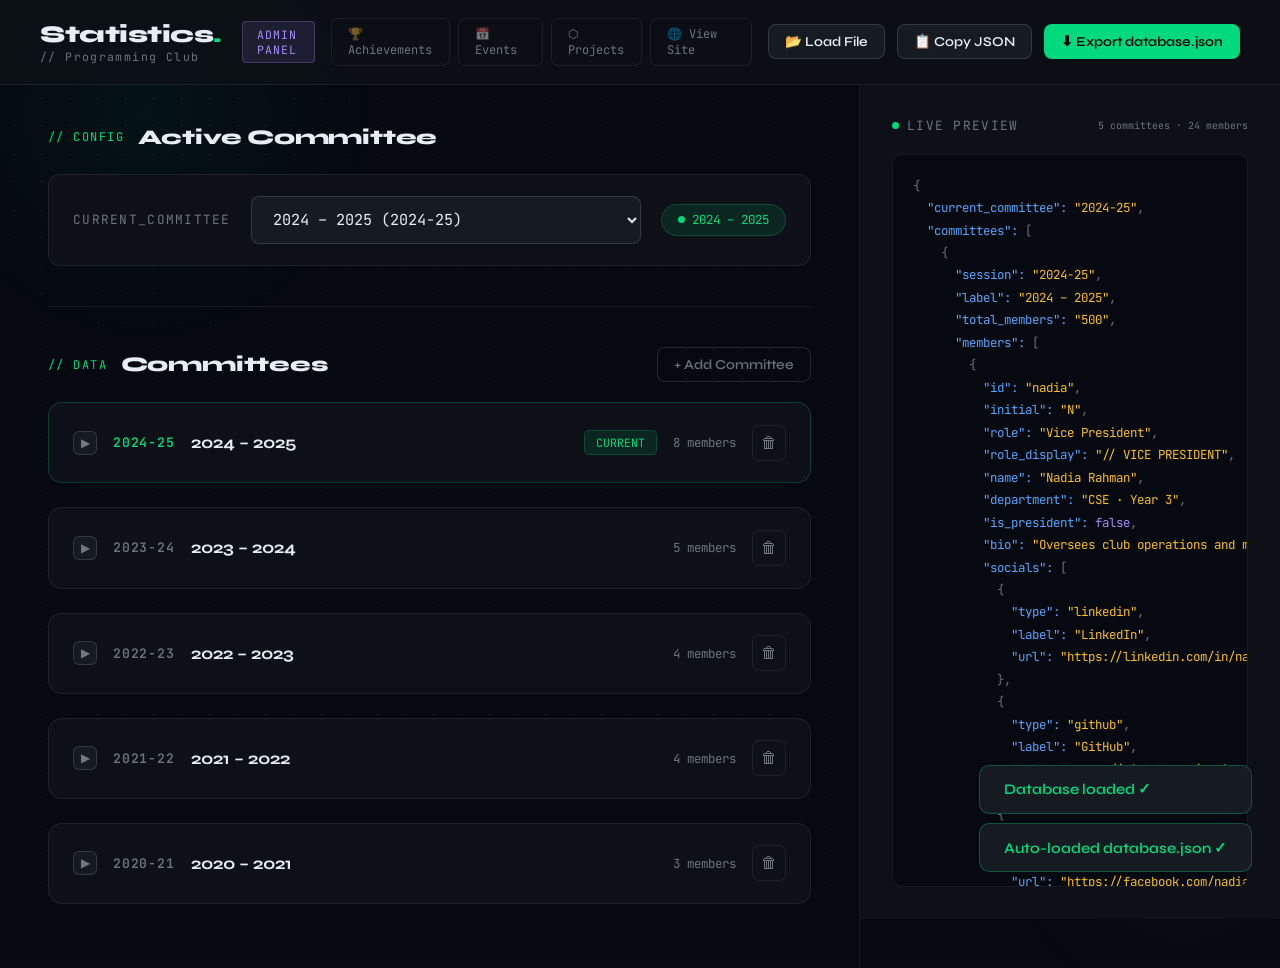
==== resources/database-editor.html @ 53a7a101 "Add files via upload" ====
<!DOCTYPE html>
<html lang="en">
<head>
  <meta charset="UTF-8">
  <meta name="viewport" content="width=device-width, initial-scale=1.0">
  <title>Statistics Programming Club — Admin Panel</title>
  <link rel="preconnect" href="https://fonts.googleapis.com">
  <link rel="preconnect" href="https://fonts.gstatic.com" crossorigin>
  <link href="https://fonts.googleapis.com/css2?family=Syne:wght@400;600;700;800&family=JetBrains+Mono:wght@300;400;500&display=swap" rel="stylesheet">
  <style>
    /* ── RESET & VARS ── */
    *, *::before, *::after { box-sizing: border-box; margin: 0; padding: 0; }
    :root {
      --bg: #060910; --s: #0d1117; --s2: #161b22; --s3: #1f2937;
      --b: rgba(255,255,255,.07); --b2: rgba(255,255,255,.13); --b3: rgba(255,255,255,.22);
      --txt: #e6edf3; --mut: rgba(230,237,243,.45);
      --ac: #00d97e; --acd: rgba(0,217,126,.1); --acg: rgba(0,217,126,.25);
      --bl: #58a6ff; --bld: rgba(88,166,255,.1);
      --pu: #a78bfa; --pud: rgba(167,139,250,.1);
      --py: #fbbf24; --pyd: rgba(251,191,36,.1);
      --red: #f87171; --redd: rgba(248,113,113,.1);
      --or: #f0883e; --ord: rgba(240,136,62,.1);
      --fd: 'Syne', sans-serif; --fm: 'JetBrains Mono', monospace;
    }
    html { scroll-behavior: smooth; }
    body { font-family: var(--fd); background: var(--bg); color: var(--txt); min-height: 100vh; font-size: 16px; }
    body::before {
      content: ''; position: fixed; inset: 0;
      background-image: radial-gradient(circle, rgba(255,255,255,.04) 1px, transparent 1px);
      background-size: 28px 28px; pointer-events: none; z-index: 0;
    }
    .glow-tl { position: fixed; top: -15%; left: -8%; width: 500px; height: 500px; background: radial-gradient(circle, rgba(0,217,126,.05) 0%, transparent 65%); pointer-events: none; z-index: 0; }
    .glow-br { position: fixed; bottom: -15%; right: -8%; width: 400px; height: 400px; background: radial-gradient(circle, rgba(167,139,250,.04) 0%, transparent 65%); pointer-events: none; z-index: 0; }

    * { position: relative; z-index: 1; }
    .glow-tl, .glow-br { z-index: 0; }

    /* ── TOPBAR ── */
    .topbar {
      position: sticky; top: 0; z-index: 100;
      background: rgba(13,17,23,.9); backdrop-filter: blur(14px);
      border-bottom: 1px solid var(--b);
      padding: 1.1rem 2.5rem;
      display: flex; align-items: center; justify-content: space-between; gap: 1rem;
    }
    .topbar-left { display: flex; align-items: center; gap: 1.25rem; }
    .logo { font-family: var(--fd); font-size: 1.5rem; font-weight: 800; letter-spacing: -.02em; }
    .logo span { color: var(--ac); }
    .logo-sub { font-family: var(--fm); font-size: .72rem; color: var(--mut); letter-spacing: .12em; }
    .admin-badge {
      padding: .3rem .9rem; border-radius: 4px;
      background: rgba(167,139,250,.12); border: 1px solid rgba(167,139,250,.25);
      font-family: var(--fm); font-size: .72rem; color: var(--pu); letter-spacing: .08em;
    }
    .topbar-actions { display: flex; gap: .75rem; align-items: center; }
    .topbar-nav { display:flex; gap:.5rem; }
    .nav-link { padding:.45rem 1rem; border-radius:7px; font-family:var(--fm); font-size:.75rem; color:var(--mut); border:1px solid var(--b); transition:all .18s; text-decoration:none; }
    .nav-link:hover { background:var(--s2); color:var(--txt); border-color:var(--b2); }

    /* ── BUTTONS ── */
    .btn {
      display: inline-flex; align-items: center; gap: .5rem;
      padding: .65rem 1.35rem; border-radius: 8px; font-family: var(--fd);
      font-size: .95rem; font-weight: 600; cursor: pointer; border: 1px solid transparent;
      transition: all .18s ease; white-space: nowrap;
    }
    .btn-primary { background: var(--ac); color: #000; }
    .btn-primary:hover { transform: translateY(-1px); box-shadow: 0 6px 20px var(--acg); }
    .btn-secondary { background: var(--s2); border-color: var(--b2); color: var(--txt); }
    .btn-secondary:hover { background: var(--s3); border-color: var(--b3); }
    .btn-ghost { background: transparent; border-color: var(--b2); color: var(--mut); }
    .btn-ghost:hover { border-color: var(--b3); color: var(--txt); background: var(--s2); }
    .btn-danger { background: var(--redd); border-color: rgba(248,113,113,.25); color: var(--red); }
    .btn-danger:hover { background: rgba(248,113,113,.2); }
    .btn-sm { padding: .5rem 1rem; font-size: .85rem; }
    .btn-icon { padding: .5rem; border-radius: 7px; background: transparent; border: 1px solid var(--b); color: var(--mut); cursor: pointer; display: inline-flex; align-items: center; justify-content: center; font-size: 1rem; transition: all .18s; }
    .btn-icon:hover { background: var(--s2); color: var(--txt); border-color: var(--b2); }
    .btn-icon.danger:hover { background: var(--redd); color: var(--red); border-color: rgba(248,113,113,.25); }

    /* ── LAYOUT ── */
    .main { display: grid; grid-template-columns: 1fr 420px; gap: 0; min-height: calc(100vh - 66px); }
    .editor-panel { padding: 2.5rem 3rem; border-right: 1px solid var(--b); overflow-y: auto; }
    .preview-panel { padding: 2rem; background: var(--s); overflow-y: auto; position: sticky; top: 66px; height: calc(100vh - 66px); display: flex; flex-direction: column; gap: 1.25rem; }

    /* ── DROPZONE / LOAD ── */
    .load-screen {
      display: flex; align-items: center; justify-content: center;
      min-height: calc(100vh - 66px); padding: 2rem;
    }
    .load-card {
      background: var(--s); border: 1px solid var(--b2); border-radius: 16px;
      padding: 3.5rem; text-align: center; max-width: 560px; width: 100%;
    }
    .load-icon { font-size: 3rem; margin-bottom: 1.5rem; }
    .load-card h2 { font-size: 1.75rem; font-weight: 800; margin-bottom: .6rem; }
    .load-card p { color: var(--mut); font-size: 1rem; line-height: 1.7; margin-bottom: 2rem; }
    .dropzone {
      border: 2px dashed var(--b2); border-radius: 12px; padding: 2.5rem;
      margin-bottom: 1.5rem; cursor: pointer;
      transition: border-color .2s, background .2s;
      font-family: var(--fm); font-size: .9rem; color: var(--mut);
    }
    .dropzone:hover, .dropzone.drag { border-color: var(--ac); background: var(--acd); color: var(--ac); }
    .load-divider { display: flex; align-items: center; gap: 1rem; margin: 1.5rem 0; }
    .load-divider::before, .load-divider::after { content: ''; flex: 1; height: 1px; background: var(--b); }
    .load-divider span { font-family: var(--fm); font-size: .75rem; color: var(--mut); }
    .btn-new-db { width: 100%; justify-content: center; }

    /* ── SECTION HEADERS ── */
    .section-title {
      font-size: 1.3rem; font-weight: 800; letter-spacing: -.01em;
      margin-bottom: 1.5rem; display: flex; align-items: center; gap: .85rem;
    }
    .section-title .eyebrow {
      font-family: var(--fm); font-size: .75rem; color: var(--ac);
      letter-spacing: .12em; font-weight: 400;
    }
    .divider { height: 1px; background: var(--b); margin: 2.5rem 0; }

    /* ── CURRENT COMMITTEE SWITCHER ── */
    .cc-row {
      display: flex; align-items: center; gap: 1.25rem;
      background: var(--s); border: 1px solid var(--b); border-radius: 12px;
      padding: 1.35rem 1.5rem; margin-bottom: 2.5rem; flex-wrap: wrap;
    }
    .cc-label { font-family: var(--fm); font-size: .8rem; color: var(--mut); letter-spacing: .1em; white-space: nowrap; }
    .cc-select {
      flex: 1; min-width: 180px;
      background: var(--s2); border: 1px solid var(--b2); border-radius: 8px;
      color: var(--txt); font-family: var(--fm); font-size: .95rem;
      padding: .7rem 1.1rem; cursor: pointer; outline: none;
      transition: border-color .18s;
    }
    .cc-select:focus { border-color: var(--ac); }
    .cc-indicator {
      display: inline-flex; align-items: center; gap: .45rem;
      font-family: var(--fm); font-size: .78rem; color: var(--ac);
      padding: .4rem 1rem; background: var(--acd); border: 1px solid rgba(0,217,126,.2); border-radius: 20px;
    }
    .cc-dot { width: 7px; height: 7px; border-radius: 50%; background: var(--ac); animation: pulse 2s ease infinite; }
    @keyframes pulse { 0%,100%{opacity:1;transform:scale(1)} 50%{opacity:.4;transform:scale(.75)} }

    /* ── COMMITTEE BLOCK ── */
    .committee-block {
      background: var(--s); border: 1px solid var(--b); border-radius: 14px;
      margin-bottom: 1.5rem; overflow: hidden;
    }
    .committee-block.is-current { border-color: rgba(0,217,126,.22); }

    .cb-header {
      display: flex; align-items: center; gap: 1rem;
      padding: 1.35rem 1.5rem; cursor: pointer;
      transition: background .18s; user-select: none;
    }
    .cb-header:hover { background: var(--s2); }

    .cb-toggle {
      width: 24px; height: 24px; border-radius: 6px; background: var(--s2);
      border: 1px solid var(--b2); display: flex; align-items: center; justify-content: center;
      font-size: .75rem; color: var(--mut); flex-shrink: 0; transition: transform .22s;
    }
    .committee-block.open .cb-toggle { transform: rotate(90deg); }

    .cb-session { font-family: var(--fm); font-size: .82rem; font-weight: 600; letter-spacing: .06em; }
    .cb-label { font-size: 1.05rem; font-weight: 700; flex: 1; }
    .cb-count { font-family: var(--fm); font-size: .78rem; color: var(--mut); }
    .current-tag {
      padding: .25rem .7rem; border-radius: 5px;
      background: var(--acd); border: 1px solid rgba(0,217,126,.2);
      font-family: var(--fm); font-size: .72rem; color: var(--ac);
    }

    .cb-body { display: none; padding: 0 1.5rem 1.5rem; }
    .committee-block.open .cb-body { display: block; }

    /* ── COMMITTEE EDIT FIELDS ── */
    .inline-fields { display: grid; grid-template-columns: 1fr 1fr; gap: 1rem; margin-bottom: 1.35rem; }
    .field { display: flex; flex-direction: column; gap: .45rem; }
    .field label { font-family: var(--fm); font-size: .72rem; color: var(--mut); letter-spacing: .08em; }
    .field input, .field select, .field textarea {
      background: var(--s2); border: 1px solid var(--b2); border-radius: 8px;
      color: var(--txt); font-family: var(--fm); font-size: .92rem;
      padding: .7rem 1rem; outline: none; transition: border-color .18s; width: 100%;
    }
    .field input:focus, .field select:focus, .field textarea:focus { border-color: var(--ac); }
    .field textarea { resize: vertical; min-height: 100px; font-family: var(--fd); font-size: .95rem; }
    .field input::placeholder, .field textarea::placeholder { color: var(--mut); opacity: 1; }

    /* ── MEMBER CARDS ── */
    .members-list { display: flex; flex-direction: column; gap: .85rem; margin-top: 1.25rem; }

    .member-card {
      background: var(--s2); border: 1px solid var(--b); border-radius: 11px;
      overflow: hidden; transition: border-color .18s;
    }
    .member-card.open { border-color: var(--b2); }

    .mc-header {
      display: flex; align-items: center; gap: 1rem;
      padding: 1rem 1.25rem; cursor: pointer; user-select: none;
      transition: background .15s;
    }
    .mc-header:hover { background: var(--s3); }

    .mc-av {
      width: 44px; height: 44px; border-radius: 9px; flex-shrink: 0;
      background: var(--acd); border: 1px solid rgba(0,217,126,.15);
      display: flex; align-items: center; justify-content: center;
      font-size: 1.2rem; font-weight: 800; color: var(--ac);
    }
    .mc-av.alt { background: var(--bld); border-color: rgba(88,166,255,.15); color: var(--bl); }

    .mc-info { flex: 1; min-width: 0; }
    .mc-name { font-size: 1rem; font-weight: 700; white-space: nowrap; overflow: hidden; text-overflow: ellipsis; }
    .mc-role { font-family: var(--fm); font-size: .72rem; color: var(--mut); margin-top: .15rem; }

    .mc-actions { display: flex; gap: .5rem; flex-shrink: 0; }

    .mc-body { display: none; padding: .5rem 1.25rem 1.25rem; border-top: 1px solid var(--b); }
    .member-card.open .mc-body { display: block; }

    .mc-fields { display: grid; grid-template-columns: 1fr 1fr; gap: .85rem; margin-top: 1rem; }
    .mc-fields .full { grid-column: span 2; }

    /* President toggle */
    .toggle-row { display: flex; align-items: center; gap: .9rem; padding: 1rem 0; }
    .toggle-row label { font-family: var(--fm); font-size: .8rem; color: var(--mut); cursor: pointer; user-select: none; }
    .toggle {
      width: 44px; height: 24px; border-radius: 12px; background: var(--b2);
      border: 1px solid var(--b2); position: relative; cursor: pointer;
      transition: background .2s, border-color .2s; flex-shrink: 0;
    }
    .toggle::after {
      content: ''; position: absolute; top: 3px; left: 3px;
      width: 16px; height: 16px; border-radius: 50%; background: var(--mut);
      transition: transform .2s, background .2s;
    }
    .toggle.on { background: var(--acd); border-color: var(--ac); }
    .toggle.on::after { transform: translateX(20px); background: var(--ac); }

    /* ── SOCIAL LINKS ── */
    .socials-section { margin-top: 1.25rem; }
    .socials-label { font-family: var(--fm); font-size: .75rem; color: var(--mut); letter-spacing: .08em; margin-bottom: .85rem; }
    .social-row {
      display: grid; grid-template-columns: 130px 1fr 38px; gap: .6rem;
      align-items: center; margin-bottom: .65rem;
    }
    .social-type-select {
      background: var(--bg); border: 1px solid var(--b2); border-radius: 7px;
      color: var(--txt); font-family: var(--fm); font-size: .85rem;
      padding: .6rem .8rem; outline: none; cursor: pointer;
    }
    .social-url-input {
      background: var(--bg); border: 1px solid var(--b2); border-radius: 7px;
      color: var(--txt); font-family: var(--fm); font-size: .85rem;
      padding: .6rem .8rem; outline: none; width: 100%;
      transition: border-color .18s;
    }
    .social-url-input:focus { border-color: var(--ac); }
    .add-social-btn { margin-top: .75rem; }

    /* ── PREVIEW PANEL ── */
    .preview-header { display: flex; align-items: center; justify-content: space-between; flex-shrink: 0; }
    .preview-title { font-family: var(--fm); font-size: .8rem; color: var(--mut); letter-spacing: .1em; display: flex; align-items: center; gap: .5rem; }
    .preview-dot { width: 7px; height: 7px; border-radius: 50%; background: var(--ac); animation: pulse 2s ease infinite; }
    .json-box {
      flex: 1; background: var(--bg); border: 1px solid var(--b);
      border-radius: 10px; padding: 1.25rem; overflow: auto;
      font-family: var(--fm); font-size: .78rem; line-height: 1.8;
      white-space: pre; color: var(--mut);
    }
    /* JSON syntax highlight */
    .j-key { color: var(--bl); }
    .j-str { color: var(--py); }
    .j-bool { color: var(--pu); }
    .j-num  { color: var(--or); }
    .j-null { color: var(--red); }

    /* ── TOAST ── */
    .toast-wrap { position: fixed; bottom: 1.75rem; right: 1.75rem; z-index: 999; display: flex; flex-direction: column; gap: .6rem; }
    .toast {
      background: var(--s2); border: 1px solid var(--b2); border-radius: 10px;
      padding: .9rem 1.5rem; font-size: .92rem; font-weight: 600;
      display: flex; align-items: center; gap: .65rem;
      animation: toastIn .3s ease both; max-width: 360px;
    }
    .toast.success { border-color: rgba(0,217,126,.3); color: var(--ac); }
    .toast.error   { border-color: rgba(248,113,113,.3); color: var(--red); }
    @keyframes toastIn { from { opacity:0; transform: translateY(10px); } to { opacity:1; transform: none; } }

    /* ── EMPTY STATE ── */
    .empty { text-align: center; padding: 2.5rem 1rem; color: var(--mut); font-family: var(--fm); font-size: .85rem; }
    .empty-icon { font-size: 2rem; margin-bottom: .6rem; }

    /* ── ADD COMMITTEE FORM ── */
    .add-committee-form {
      background: var(--s); border: 1px dashed var(--b2); border-radius: 14px;
      padding: 1.75rem; margin-top: 1.25rem; display: none;
    }
    .add-committee-form.open { display: block; }
    .add-committee-form h4 { font-size: 1.05rem; font-weight: 700; margin-bottom: 1.25rem; }

    /* ── SCROLLBAR ── */
    ::-webkit-scrollbar { width: 6px; height: 6px; }
    ::-webkit-scrollbar-track { background: transparent; }
    ::-webkit-scrollbar-thumb { background: var(--b2); border-radius: 3px; }
    ::-webkit-scrollbar-thumb:hover { background: var(--b3); }

    /* ── RESPONSIVE ── */
    @media (max-width: 900px) {
      .main { grid-template-columns: 1fr; }
      .preview-panel { position: static; height: auto; max-height: 400px; }
    }
  </style>
</head>
<body>
<div class="glow-tl"></div>
<div class="glow-br"></div>

<!-- ══ TOPBAR ══ -->
<header class="topbar">
  <div class="topbar-left">
    <div>
      <div class="logo" style="cursor:pointer" onclick="location.reload()" title="Click to reload">Statistics<span>.</span></div>
      <div class="logo-sub">// Programming Club</div>
    </div>
    <span class="admin-badge">ADMIN PANEL</span>
  </div>
  <div class="topbar-nav">
    <a class="nav-link" href="achievements-editor.html">🏆 Achievements</a>
    <a class="nav-link" href="events-editor.html">📅 Events</a>
    <a class="nav-link" href="projects-editor.html">⬡ Projects</a>
    <a class="nav-link" href="../index.html">🌐 View Site</a>
  </div>
  <div class="topbar-actions" id="topbar-actions">
    <button class="btn btn-secondary btn-sm" id="btn-load-new" style="display:none">📂 Load File</button>
    <button class="btn btn-secondary btn-sm" id="btn-copy" style="display:none">📋 Copy JSON</button>
    <button class="btn btn-primary btn-sm"   id="btn-export" style="display:none">⬇ Export database.json</button>
  </div>
</header>

<!-- ══ LOAD SCREEN ══ -->
<div class="load-screen" id="load-screen">
  <div class="load-card">
    <div class="load-icon">🗄️</div>
    <h2>Database Editor</h2>
    <p>Load your <code style="font-family:var(--fm);color:var(--ac)">database.json</code> file to start editing, or create a fresh one from scratch.</p>
    <div class="dropzone" id="dropzone">
      <div>⬆ Drop database.json here</div>
      <div style="margin-top:.4rem;font-size:.65rem">or click to browse</div>
      <input type="file" id="file-input" accept=".json" style="position:absolute;inset:0;opacity:0;cursor:pointer">
    </div>
    <div class="load-divider"><span>OR</span></div>
    <button class="btn btn-ghost btn-new-db" id="btn-new-db" style="width:100%;justify-content:center">✦ Start with empty database</button>
  </div>
</div>

<!-- ══ EDITOR ══ -->
<div class="main" id="editor-main" style="display:none">

  <div class="editor-panel">

    <!-- CURRENT COMMITTEE SWITCHER -->
    <div class="section-title">
      <span class="eyebrow">// CONFIG</span>
      Active Committee
    </div>
    <div class="cc-row">
      <span class="cc-label">CURRENT_COMMITTEE</span>
      <select class="cc-select" id="cc-select"></select>
      <span class="cc-indicator"><span class="cc-dot"></span><span id="cc-label-display">—</span></span>
    </div>

    <div class="divider"></div>

    <!-- COMMITTEES LIST -->
    <div style="display:flex;align-items:center;justify-content:space-between;margin-bottom:1.25rem">
      <div class="section-title" style="margin-bottom:0">
        <span class="eyebrow">// DATA</span>
        Committees
      </div>
      <button class="btn btn-ghost btn-sm" id="btn-add-committee">+ Add Committee</button>
    </div>

    <!-- Add committee form -->
    <div class="add-committee-form" id="add-committee-form">
      <h4>New Committee</h4>
      <div class="inline-fields">
        <div class="field">
          <label>SESSION ID (e.g. 2025-26)</label>
          <input type="text" id="new-session" placeholder="2025-26">
        </div>
        <div class="field">
          <label>DISPLAY LABEL</label>
          <input type="text" id="new-label" placeholder="2025 – 2026">
        </div>
      </div>
      <div style="display:flex;gap:.65rem">
        <button class="btn btn-primary btn-sm" id="btn-confirm-add-committee">Create Committee</button>
        <button class="btn btn-ghost btn-sm"   id="btn-cancel-add-committee">Cancel</button>
      </div>
    </div>

    <!-- Committee blocks rendered here -->
    <div id="committees-container"></div>

  </div><!-- /editor-panel -->

  <!-- PREVIEW PANEL -->
  <div class="preview-panel">
    <div class="preview-header">
      <div class="preview-title"><span class="preview-dot"></span>LIVE PREVIEW</div>
      <span style="font-family:var(--fm);font-size:.62rem;color:var(--mut)" id="preview-count"></span>
    </div>
    <div class="json-box" id="json-preview"></div>
  </div>

</div><!-- /editor-main -->

<!-- ══ TOAST CONTAINER ══ -->
<div class="toast-wrap" id="toast-wrap"></div>

<!-- ══ HIDDEN FILE INPUT for re-load ══ -->
<input type="file" id="reload-input" accept=".json" style="display:none">

<script>
/* ══════════════════════════════════════════════
   STATE
══════════════════════════════════════════════ */
let DB = null; // the live database object

const SOCIAL_TYPES = ['linkedin','github','facebook','email','codeforces','twitter','instagram','website'];
const SOCIAL_LABELS = { linkedin:'LinkedIn', github:'GitHub', facebook:'Facebook', email:'Email', codeforces:'Codeforces', twitter:'Twitter', instagram:'Instagram', website:'Website' };
const SOCIAL_PREFIXES = { linkedin:'https://linkedin.com/in/', github:'https://github.com/', facebook:'https://facebook.com/', email:'mailto:', codeforces:'https://codeforces.com/profile/', twitter:'https://twitter.com/', instagram:'https://instagram.com/', website:'https://' };

/* ══════════════════════════════════════════════
   TOAST
══════════════════════════════════════════════ */
function toast(msg, type = 'success') {
  const el = document.createElement('div');
  el.className = `toast ${type}`;
  el.textContent = msg;
  document.getElementById('toast-wrap').appendChild(el);
  setTimeout(() => el.remove(), 3000);
}

/* ══════════════════════════════════════════════
   JSON PREVIEW
══════════════════════════════════════════════ */
function syntaxHighlight(json) {
  return json
    .replace(/&/g,'&amp;').replace(/</g,'&lt;').replace(/>/g,'&gt;')
    .replace(/("(\\u[a-zA-Z0-9]{4}|\\[^u]|[^\\"])*"(\s*:)?|\b(true|false|null)\b|-?\d+(?:\.\d*)?(?:[eE][+\-]?\d+)?)/g, m => {
      if (/^"/.test(m)) return /:$/.test(m) ? `<span class="j-key">${m}</span>` : `<span class="j-str">${m}</span>`;
      if (/true|false/.test(m)) return `<span class="j-bool">${m}</span>`;
      if (/null/.test(m)) return `<span class="j-null">${m}</span>`;
      return `<span class="j-num">${m}</span>`;
    });
}

function updatePreview() {
  if (!DB) return;
  const json = JSON.stringify(DB, null, 2);
  document.getElementById('json-preview').innerHTML = syntaxHighlight(json);
  const total = DB.committees.reduce((a, c) => a + c.members.length, 0);
  document.getElementById('preview-count').textContent = `${DB.committees.length} committees · ${total} members`;
}

/* ══════════════════════════════════════════════
   LOAD / INIT
══════════════════════════════════════════════ */
function loadDB(data) {
  DB = data;
  
  // Normalise every committee to the exact key order we want
  DB.committees = DB.committees.map(c => ({
    session: c.session,
    label: c.label,
    total_members: c.total_members ?? c.members.length,
    members: c.members
  }));

  document.getElementById('load-screen').style.display = 'none';
  document.getElementById('editor-main').style.display = 'grid';
  document.getElementById('btn-load-new').style.display = 'flex';
  document.getElementById('btn-copy').style.display = 'flex';
  document.getElementById('btn-export').style.display = 'flex';
  renderAll();
  toast('Database loaded ✓');
}

function emptyDB() {
  return {
    current_committee: '',
    committees: []
  };
}

/* ══════════════════════════════════════════════
   RENDER ALL
══════════════════════════════════════════════ */
function renderAll() {
  renderCCSelect();
  renderCommittees();
  updatePreview();
}

/* ── Current committee select ── */
function renderCCSelect() {
  const sel = document.getElementById('cc-select');
  sel.innerHTML = '<option value="">— none —</option>' +
    DB.committees.map(c => `<option value="${c.session}" ${c.session === DB.current_committee ? 'selected' : ''}>${c.label} (${c.session})</option>`).join('');
  updateCCLabel();
}

function updateCCLabel() {
  const c = DB.committees.find(c => c.session === DB.current_committee);
  document.getElementById('cc-label-display').textContent = c ? c.label : 'none';
}

document.getElementById('cc-select').addEventListener('change', e => {
  DB.current_committee = e.target.value;
  updateCCLabel();
  renderCommittees();
  updatePreview();
  toast('Active committee updated');
});

/* ── Committees ── */
function renderCommittees() {
  const container = document.getElementById('committees-container');
  container.innerHTML = '';
  if (!DB.committees.length) {
    container.innerHTML = `<div class="empty"><div class="empty-icon">📭</div>No committees yet. Add one above.</div>`;
    return;
  }
  DB.committees.forEach((committee, ci) => {
    container.appendChild(buildCommitteeBlock(committee, ci));
  });
}

function buildCommitteeBlock(committee, ci) {
  const isCurrent = committee.session === DB.current_committee;
  const block = document.createElement('div');
  block.className = 'committee-block' + (isCurrent ? ' is-current' : '');
  block.id = `cb-${ci}`;

  block.innerHTML = `
    <div class="cb-header" data-ci="${ci}">
      <div class="cb-toggle">▶</div>
      <div class="cb-session" style="color:${isCurrent ? 'var(--ac)' : 'var(--mut)'}">${committee.session}</div>
      <div class="cb-label">${committee.label}</div>
      ${isCurrent ? '<span class="current-tag">CURRENT</span>' : ''}
      <div class="cb-count">${committee.members.length} member${committee.members.length !== 1 ? 's' : ''}</div>
      <button class="btn-icon danger" data-action="del-committee" data-ci="${ci}" title="Delete committee">🗑</button>
    </div>
    <div class="cb-body">
      <div class="inline-fields">
        <div class="field">
          <label>SESSION ID</label>
          <input type="text" value="${committee.session}" data-ci="${ci}" data-field="session" placeholder="2024-25">
        </div>
        <div class="field">
          <label>DISPLAY LABEL</label>
          <input type="text" value="${committee.label}" data-ci="${ci}" data-field="label" placeholder="2024 – 2025">
        </div>
        <div class="field">
          <label>TOTAL MEMBERS (shown on home stats)</label>
          <input type="number" value="${committee.total_members || committee.members.length}" data-ci="${ci}" data-field="total_members" placeholder="0" min="0">
        </div>
      </div>

      <div style="display:flex;align-items:center;justify-content:space-between;margin-bottom:.75rem">
        <span style="font-family:var(--fm);font-size:.65rem;color:var(--mut);letter-spacing:.08em">MEMBERS</span>
        <button class="btn btn-ghost btn-sm" data-action="add-member" data-ci="${ci}">+ Add Member</button>
      </div>
      <div class="members-list" id="ml-${ci}">
        ${committee.members.length ? '' : `<div class="empty" style="padding:1rem"><div class="empty-icon">👤</div>No members. Add one above.</div>`}
      </div>
    </div>`;

  /* Append member cards */
  const membersList = block.querySelector(`#ml-${ci}`);
  if (committee.members.length) {
    membersList.innerHTML = '';
    committee.members.forEach((member, mi) => {
      membersList.appendChild(buildMemberCard(member, ci, mi));
    });
    initDragSort(membersList, () => DB.committees[ci].members, () => { renderAll(); });
  }

  /* Committee header toggle */
  block.querySelector('.cb-header').addEventListener('click', e => {
    if (e.target.closest('[data-action]')) return;
    block.classList.toggle('open');
  });

  /* Committee field changes */
  block.querySelectorAll('input[data-field]').forEach(inp => {
    inp.addEventListener('input', e => {
      const { ci, field } = e.target.dataset;
      const oldSession = DB.committees[ci].session;
      DB.committees[ci][field] = e.target.value;
      /* keep current_committee in sync if session id changed */
      if (field === 'session' && DB.current_committee === oldSession) {
        DB.current_committee = e.target.value;
      }
      renderCCSelect();
      updatePreview();
    });
  });

  /* Add member */
  block.querySelector('[data-action="add-member"]').addEventListener('click', () => {
    const newMember = {
      id: `member-${Date.now()}`,
      initial: 'X',
      role: 'Member',
      role_display: '// MEMBER',
      name: 'New Member',
      department: 'CSE',
      is_president: false,
      bio: '',
      socials: []
    };
    DB.committees[ci].members.push(newMember);
    const mi = DB.committees[ci].members.length - 1;
    const card = buildMemberCard(newMember, ci, mi);
    card.classList.add('open');
    const list = block.querySelector(`#ml-${ci}`);
    /* clear empty state if present */
    if (list.querySelector('.empty')) list.innerHTML = '';
    list.appendChild(card);
    card.scrollIntoView({ behavior: 'smooth', block: 'nearest' });
    /* refresh the member count shown in the committee header */
    const countEl = block.querySelector('.cb-count');
    if (countEl) {
      const n = DB.committees[ci].members.length;
      countEl.textContent = `${n} member${n !== 1 ? 's' : ''}`;
    }
    updatePreview();
    renderCCSelect();
  });

  /* Delete committee */
  block.querySelector('[data-action="del-committee"]').addEventListener('click', e => {
    e.stopPropagation();
    if (!confirm(`Delete committee "${committee.label}" and all its members?`)) return;
    if (DB.current_committee === committee.session) DB.current_committee = '';
    DB.committees.splice(ci, 1);
    renderAll();
    toast('Committee deleted', 'error');
  });

  return block;
}

/* ── Member Card ── */
function buildMemberCard(member, ci, mi) {
  const card = document.createElement('div');
  card.className = 'member-card';
  card.id = `mc-${ci}-${mi}`;
  card.setAttribute('draggable', 'true');
  card.dataset.idx = mi;

  const isCurrent = DB.committees[ci].session === DB.current_committee;

  card.innerHTML = `
    <div class="mc-header">
      <div class="drag-handle" title="Drag to reorder">⠿</div><div class="mc-av ${isCurrent ? '' : 'alt'}">${member.initial || '?'}</div>
      <div class="mc-info">
        <div class="mc-name">${member.name}</div>
        <div class="mc-role">${member.role_display}</div>
      </div>
      <div class="mc-actions">
        <button class="btn-icon danger" data-action="del-member" title="Remove member">🗑</button>
      </div>
    </div>
    <div class="mc-body">
      <div class="mc-fields">
        <div class="field">
          <label>FULL NAME</label>
          <input type="text" data-f="name" value="${escape(member.name)}" placeholder="Full Name">
        </div>
        <div class="field">
          <label>INITIAL (1 letter)</label>
          <input type="text" data-f="initial" value="${escape(member.initial)}" maxlength="1" placeholder="A">
        </div>
        <div class="field">
          <label>MEMBER ID (unique slug)</label>
          <input type="text" data-f="id" value="${escape(member.id)}" placeholder="firstname-lastname">
        </div>
        <div class="field">
          <label>DEPARTMENT / YEAR</label>
          <input type="text" data-f="department" value="${escape(member.department)}" placeholder="CSE · Year 3">
        </div>
        <div class="field">
          <label>ROLE (short, e.g. President)</label>
          <input type="text" data-f="role" value="${escape(member.role)}" placeholder="Vice President">
        </div>
        <div class="field">
          <label>ROLE DISPLAY (with // prefix)</label>
          <input type="text" data-f="role_display" value="${escape(member.role_display)}" placeholder="// VICE PRESIDENT">
        </div>
        <div class="field full">
          <label>BIO</label>
          <textarea data-f="bio" placeholder="Short bio shown in the profile modal...">${escape(member.bio)}</textarea>
        </div>
      </div>

      <div class="toggle-row">
        <div class="toggle ${member.is_president ? 'on' : ''}" data-f="is_president"></div>
        <label>Featured card (President / Head)</label>
      </div>

      <div class="socials-section">
        <div class="socials-label">SOCIAL LINKS</div>
        <div class="socials-list"></div>
        <button class="btn btn-ghost btn-sm add-social-btn">+ Add Link</button>
      </div>
    </div>`;

  /* Populate social rows */
  const socialsList = card.querySelector('.socials-list');
  member.socials.forEach((s, si) => {
    socialsList.appendChild(buildSocialRow(s, ci, mi, si));
  });

  /* Header click — toggle */
  card.querySelector('.mc-header').addEventListener('click', e => {
    if (e.target.closest('[data-action]')) return;
    card.classList.toggle('open');
  });

  /* Field changes */
  card.querySelectorAll('[data-f]').forEach(el => {
    const event = el.tagName === 'TEXTAREA' ? 'input' : 'input';
    el.addEventListener(event, e => {
      const f = e.target.dataset.f;
      const val = e.target.type === 'checkbox' ? e.target.checked : e.target.value;
      DB.committees[ci].members[mi][f] = val;
      /* Update header live */
      if (f === 'name')        card.querySelector('.mc-name').textContent = val;
      if (f === 'role_display')card.querySelector('.mc-role').textContent = val;
      if (f === 'initial')     card.querySelector('.mc-av').textContent = val || '?';
      updatePreview();
    });
  });

  /* President toggle */
  const toggle = card.querySelector('.toggle');
  toggle.addEventListener('click', () => {
    const newVal = !DB.committees[ci].members[mi].is_president;
    DB.committees[ci].members[mi].is_president = newVal;
    toggle.classList.toggle('on', newVal);
    updatePreview();
  });

  /* Add social */
  card.querySelector('.add-social-btn').addEventListener('click', () => {
    const newSocial = { type: 'linkedin', label: 'LinkedIn', url: '' };
    DB.committees[ci].members[mi].socials.push(newSocial);
    const si = DB.committees[ci].members[mi].socials.length - 1;
    socialsList.appendChild(buildSocialRow(newSocial, ci, mi, si));
    updatePreview();
  });

  /* Delete member */
  card.querySelector('[data-action="del-member"]').addEventListener('click', e => {
    e.stopPropagation();
    if (!confirm(`Remove ${member.name}?`)) return;
    DB.committees[ci].members.splice(mi, 1);
    card.remove();
    updatePreview();
    renderCCSelect();
    toast(`${member.name} removed`, 'error');
  });

  return card;
}

/* ── Social Link Row ── */
function buildSocialRow(social, ci, mi, si) {
  const row = document.createElement('div');
  row.className = 'social-row';
  row.innerHTML = `
    <select class="social-type-select">
      ${SOCIAL_TYPES.map(t => `<option value="${t}" ${social.type === t ? 'selected' : ''}>${SOCIAL_LABELS[t]}</option>`).join('')}
    </select>
    <input class="social-url-input" type="text" value="${escape(social.url)}" placeholder="${SOCIAL_PREFIXES[social.type] || 'https://'}">
    <button class="btn-icon danger" title="Remove">✕</button>`;

  const typeEl = row.querySelector('.social-type-select');
  const urlEl  = row.querySelector('.social-url-input');

  typeEl.addEventListener('change', e => {
    DB.committees[ci].members[mi].socials[si].type  = e.target.value;
    DB.committees[ci].members[mi].socials[si].label = SOCIAL_LABELS[e.target.value];
    urlEl.placeholder = SOCIAL_PREFIXES[e.target.value] || 'https://';
    updatePreview();
  });

  urlEl.addEventListener('input', e => {
    DB.committees[ci].members[mi].socials[si].url = e.target.value;
    updatePreview();
  });

  row.querySelector('button').addEventListener('click', () => {
    DB.committees[ci].members[mi].socials.splice(si, 1);
    row.remove();
    updatePreview();
  });

  return row;
}

/* Helper to safely set input values */
function escape(str) {
  return (str || '').replace(/"/g, '&quot;').replace(/</g, '&lt;').replace(/>/g, '&gt;');
}

/* ══════════════════════════════════════════════
   ADD COMMITTEE
══════════════════════════════════════════════ */
document.getElementById('btn-add-committee').addEventListener('click', () => {
  document.getElementById('add-committee-form').classList.toggle('open');
});

document.getElementById('btn-cancel-add-committee').addEventListener('click', () => {
  document.getElementById('add-committee-form').classList.remove('open');
});

document.getElementById('btn-confirm-add-committee').addEventListener('click', () => {
  const session = document.getElementById('new-session').value.trim();
  const label   = document.getElementById('new-label').value.trim();
  if (!session || !label) { toast('Fill in both fields', 'error'); return; }
  if (DB.committees.find(c => c.session === session)) { toast('Session ID already exists', 'error'); return; }

  DB.committees.unshift({ session, label, total_members: 0, members: [] });
  document.getElementById('new-session').value = '';
  document.getElementById('new-label').value = '';
  document.getElementById('add-committee-form').classList.remove('open');
  renderAll();
  toast(`Committee "${label}" created`);
});

/* ══════════════════════════════════════════════
   EXPORT / COPY
══════════════════════════════════════════════ */
function getJSON() { return JSON.stringify(DB, null, 2); }

document.getElementById('btn-export').addEventListener('click', () => {
  const blob = new Blob([getJSON()], { type: 'application/json' });
  const a = document.createElement('a');
  a.href = URL.createObjectURL(blob);
  a.download = 'database.json';
  a.click();
  toast('database.json exported ✓');
});

document.getElementById('btn-copy').addEventListener('click', () => {
  navigator.clipboard.writeText(getJSON())
    .then(() => toast('JSON copied to clipboard ✓'))
    .catch(() => toast('Copy failed — try exporting instead', 'error'));
});

/* ══════════════════════════════════════════════
   FILE LOADING
══════════════════════════════════════════════ */
function parseAndLoad(file) {
  const reader = new FileReader();
  reader.onload = e => {
    try {
      const data = JSON.parse(e.target.result);
      if (!data.committees || !Array.isArray(data.committees)) throw new Error('Invalid format');
      loadDB(data);
    } catch (err) {
      toast('Invalid database.json file', 'error');
    }
  };
  reader.readAsText(file);
}

/* Dropzone */
const dropzone  = document.getElementById('dropzone');
const fileInput = document.getElementById('file-input');

dropzone.addEventListener('dragover', e => { e.preventDefault(); dropzone.classList.add('drag'); });
dropzone.addEventListener('dragleave', () => dropzone.classList.remove('drag'));
dropzone.addEventListener('drop', e => {
  e.preventDefault(); dropzone.classList.remove('drag');
  const file = e.dataTransfer.files[0];
  if (file) parseAndLoad(file);
});
fileInput.addEventListener('change', e => { if (e.target.files[0]) parseAndLoad(e.target.files[0]); });

/* Re-load button in topbar */
document.getElementById('btn-load-new').addEventListener('click', () => {
  document.getElementById('reload-input').click();
});
document.getElementById('reload-input').addEventListener('change', e => {
  if (e.target.files[0]) parseAndLoad(e.target.files[0]);
});

/* Start fresh */
document.getElementById('btn-new-db').addEventListener('click', () => {
  loadDB(emptyDB());
  toast('Started empty database');
});

/* ══════════════════════════════════════════════
   AUTO-TRY: fetch database.json from same folder
══════════════════════════════════════════════ */
fetch('database.json')
  .then(r => { if (!r.ok) throw new Error(); return r.json(); })
  .then(data => { loadDB(data); toast('Auto-loaded database.json ✓'); })
  .catch(() => { /* show load screen, already visible */ });

/* ── Drag-and-drop to reorder ── */
function initDragSort(listEl, getArray, onReorder) {
  let dragged = null;
  listEl.addEventListener('dragstart', e => {
    dragged = e.target.closest('[draggable]');
    if (dragged) dragged.classList.add('dragging');
  });
  listEl.addEventListener('dragend', () => {
    if (dragged) dragged.classList.remove('dragging');
    dragged = null;
  });
  listEl.addEventListener('dragover', e => {
    e.preventDefault();
    const over = e.target.closest('[draggable]');
    if (!over || over === dragged) return;
    const items = [...listEl.querySelectorAll('[draggable]')];
    const iDragged = items.indexOf(dragged);
    const iOver    = items.indexOf(over);
    if (iDragged < iOver) listEl.insertBefore(dragged, over.nextSibling);
    else listEl.insertBefore(dragged, over);
  });
  listEl.addEventListener('drop', () => {
    const items  = [...listEl.querySelectorAll('[draggable]')];
    const arr    = getArray();
    const sorted = items.map(el => arr[parseInt(el.dataset.idx)]);
    sorted.forEach((item, i) => { arr[i] = item; });
    onReorder();
  });
}
</script>
</body>
</html>
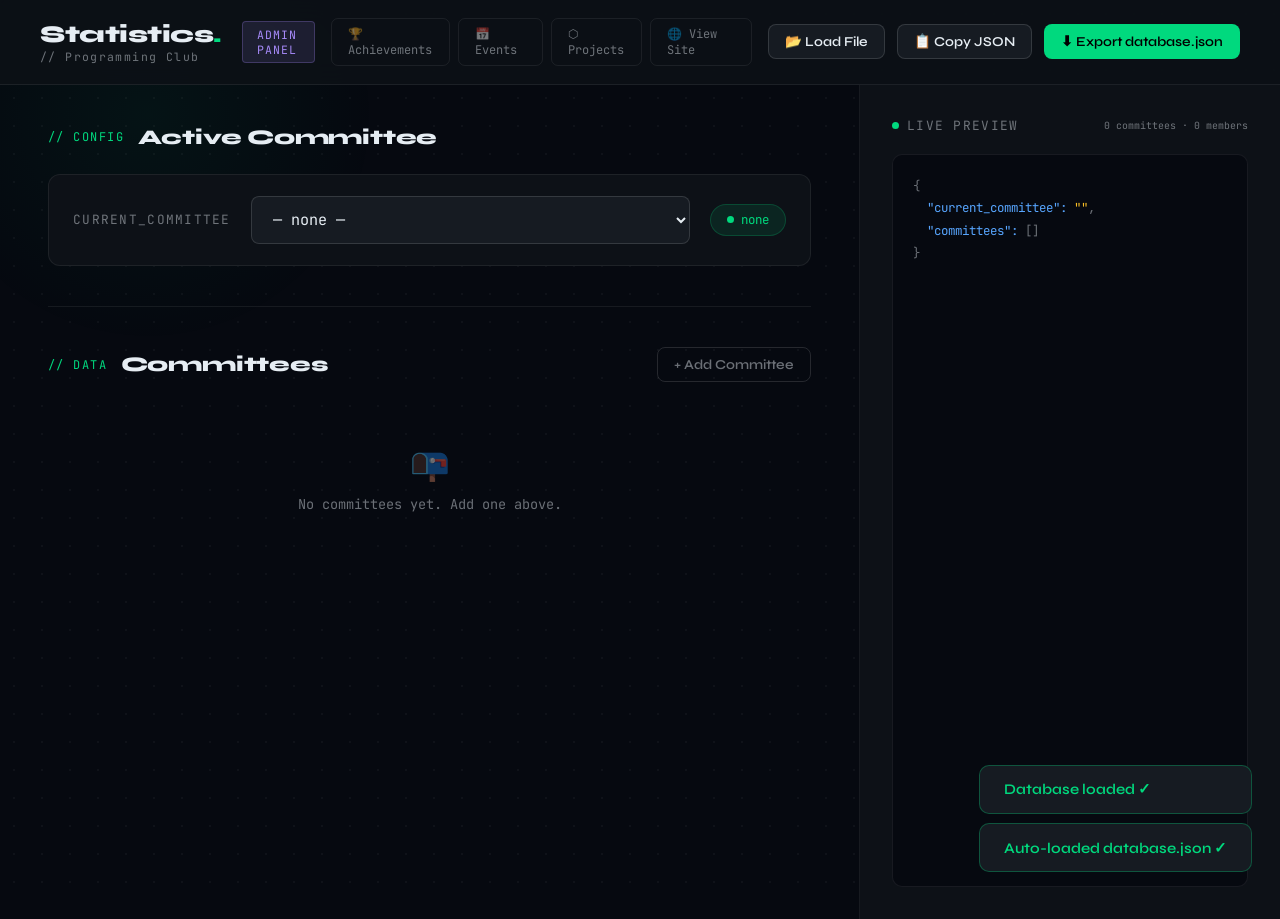
==== commit 94ab124f: "Add files via upload" ====
--- a/resources/database-editor.html
+++ b/resources/database-editor.html
@@ -429,9 +429,9 @@
 ══════════════════════════════════════════════ */
 let DB = null; // the live database object
 
-const SOCIAL_TYPES = ['linkedin','github','facebook','email','codeforces','twitter','instagram','website'];
-const SOCIAL_LABELS = { linkedin:'LinkedIn', github:'GitHub', facebook:'Facebook', email:'Email', codeforces:'Codeforces', twitter:'Twitter', instagram:'Instagram', website:'Website' };
-const SOCIAL_PREFIXES = { linkedin:'https://linkedin.com/in/', github:'https://github.com/', facebook:'https://facebook.com/', email:'mailto:', codeforces:'https://codeforces.com/profile/', twitter:'https://twitter.com/', instagram:'https://instagram.com/', website:'https://' };
+const SOCIAL_TYPES = ['linkedin','github','facebook','email','codeforces','twitter','hackerrank','website'];
+const SOCIAL_LABELS = { linkedin:'LinkedIn', github:'GitHub', facebook:'Facebook', email:'Email', codeforces:'Codeforces', twitter:'Twitter', hackerrank:'HackerRank', website:'Website' };
+const SOCIAL_PREFIXES = { linkedin:'https://linkedin.com/in/', github:'https://github.com/', facebook:'https://facebook.com/', email:'mailto:', codeforces:'https://codeforces.com/profile/', twitter:'https://twitter.com/', hackerrank:'https://www.hackerrank.com/', website:'https://' };
 
 /* ══════════════════════════════════════════════
    TOAST
